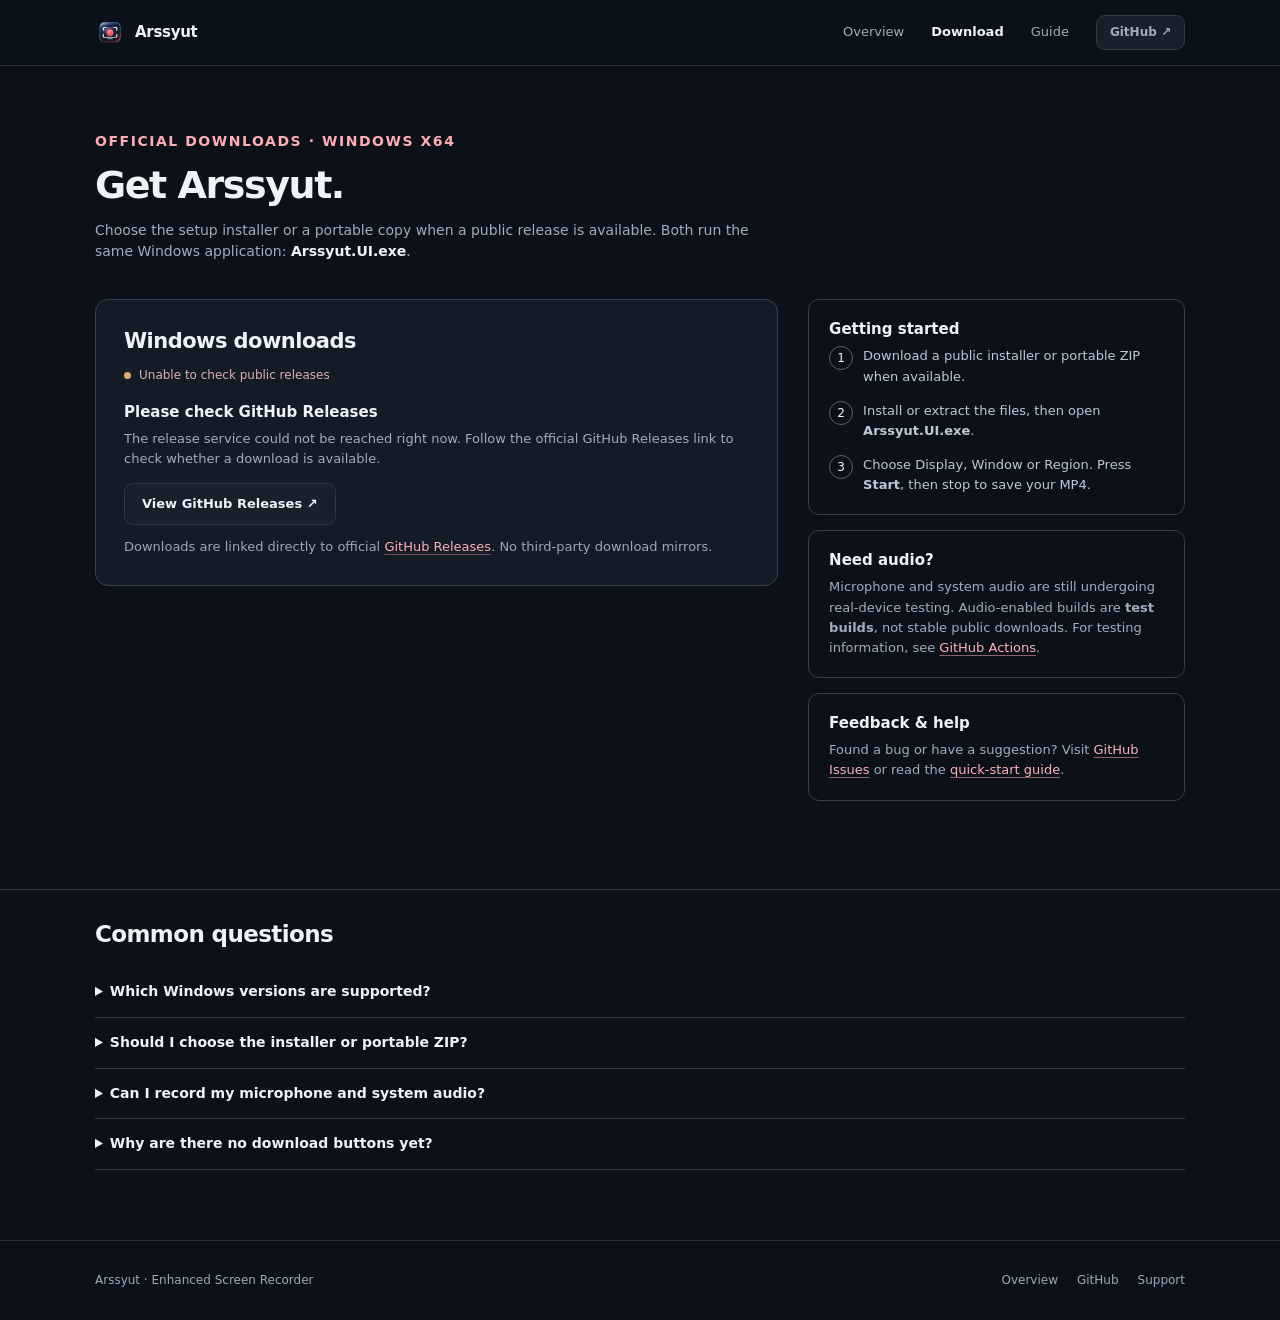
==== download/index.html @ cc1a61e1 "Prepare verified audio release EXEs and sync latest GitHub installer/portable downloads" ====
<!doctype html>
<html lang="en">
<head>
  <meta charset="utf-8">
  <meta name="viewport" content="width=device-width, initial-scale=1">
  <meta name="theme-color" content="#0c1119">
  <meta name="description" content="Download Arssyut for Windows. Check public release availability, choose an installer or portable build, and follow simple installation steps.">
  <meta property="og:title" content="Download Arssyut — Enhanced Screen Recorder">
  <meta property="og:description" content="Official Windows downloads for Arssyut, sourced from GitHub Releases.">
  <meta property="og:type" content="website">
  <meta property="og:image" content="https://masarray.github.io/arssyut/assets/favicon/android-chrome-512x512.png">
  <title>Download Arssyut for Windows</title>
  <link rel="icon" href="../assets/favicon/favicon.ico" sizes="any">
  <link rel="icon" type="image/png" sizes="32x32" href="../assets/favicon/favicon-32x32.png">
  <link rel="icon" type="image/png" sizes="16x16" href="../assets/favicon/favicon-16x16.png">
  <link rel="apple-touch-icon" href="../assets/favicon/apple-touch-icon.png">
  <link rel="manifest" href="../assets/favicon/site.webmanifest">
  <link rel="stylesheet" href="../assets/site.css">
  <script defer src="../assets/releases.js"></script>
</head>
<body>
  <a class="sr-only" href="#main">Skip to content</a>
  <header class="site-header">
    <div class="wrap topbar">
      <a class="identity" href="../" aria-label="Arssyut home">
        <img src="../assets/favicon/android-chrome-192x192.png" width="30" height="30" alt=""><span>Arssyut</span>
      </a>
      <nav class="nav" aria-label="Main navigation">
        <a href="../">Overview</a>
        <a href="./" aria-current="page">Download</a>
        <a class="docs-link" href="https://github.com/masarray/arssyut#readme">Guide</a>
        <a class="button subtle" href="https://github.com/masarray/arssyut">GitHub ↗</a>
      </nav>
    </div>
  </header>
  <main id="main">
    <div class="wrap page-intro">
      <p class="eyebrow">Official downloads · Windows x64</p>
      <h1>Get Arssyut.</h1>
      <p>Choose the setup installer or a portable copy when a public release is available. Both run the same Windows application: <strong style="color:#eef3f8;font-weight:600">Arssyut.UI.exe</strong>.</p>
    </div>
    <section class="wrap download-layout" aria-label="Windows download options">
      <div class="download-panel">
        <h2>Windows downloads</h2>
        <div class="release-state" id="release-state" role="status" aria-live="polite"><span class="status-dot" id="release-dot"></span><span id="release-status">Checking official releases…</span></div>
        <p class="release-meta" id="release-version" hidden></p>
        <div id="release-assets" hidden>
          <div class="release-row" id="installer-row" hidden>
            <div><h3>Setup installer</h3><p>Install Arssyut and create a Start menu shortcut.</p></div>
            <a class="button primary" id="installer-link" href="https://github.com/masarray/arssyut/releases" rel="noopener noreferrer">Download installer ↗</a>
          </div>
          <div class="release-row" id="portable-row" hidden>
            <div><h3>Portable ZIP</h3><p>Extract the ZIP, then double-click <strong>Arssyut.UI.exe</strong>. No Command Prompt needed.</p></div>
            <a class="button subtle" id="portable-link" href="https://github.com/masarray/arssyut/releases" rel="noopener noreferrer">Download ZIP ↗</a>
          </div>
        </div>
        <div id="no-release">
          <h3>Public release coming soon</h3>
          <p>There is no published Windows download yet. We are validating the Windows recorder before publishing the first release. This page will show the installer and portable downloads automatically once they are officially published.</p>
          <a class="button subtle" href="https://github.com/masarray/arssyut/releases">View GitHub Releases ↗</a>
        </div>
        <p class="fineprint">Downloads are linked directly to official <a class="text-link" href="https://github.com/masarray/arssyut/releases">GitHub Releases</a>. No third-party download mirrors.</p>
      </div>
      <aside class="side-info" aria-label="Download help">
        <div class="hint">
          <h3>Getting started</h3>
          <div class="steps">
            <div class="step">Download a public installer or portable ZIP when available.</div>
            <div class="step">Install or extract the files, then open <strong>Arssyut.UI.exe</strong>.</div>
            <div class="step">Choose Display, Window or Region. Press <strong>Start</strong>, then stop to save your MP4.</div>
          </div>
        </div>
        <div class="hint">
          <h3>Need audio?</h3>
          <p>Microphone and system audio are still undergoing real-device testing. Audio-enabled builds are <strong>test builds</strong>, not stable public downloads. For testing information, see <a href="https://github.com/masarray/arssyut/actions">GitHub Actions</a>.</p>
        </div>
        <div class="hint">
          <h3>Feedback &amp; help</h3>
          <p>Found a bug or have a suggestion? Visit <a href="https://github.com/masarray/arssyut/issues">GitHub Issues</a> or read the <a href="https://github.com/masarray/arssyut#readme">quick-start guide</a>.</p>
        </div>
      </aside>
    </section>
    <section class="faq">
      <div class="wrap">
        <h2>Common questions</h2>
        <details><summary>Which Windows versions are supported?</summary><p>Arssyut is built for Windows x64 and is being tested on Windows 10 and Windows 11. Hardware and Windows graphics capabilities can affect capture support.</p></details>
        <details><summary>Should I choose the installer or portable ZIP?</summary><p>Choose the installer if you want Start menu integration. Choose the portable ZIP if you prefer to extract and run the app yourself. Both point to the official project releases when published.</p></details>
        <details><summary>Can I record my microphone and system audio?</summary><p>Those features exist in a separate audio-enabled testing build, but have not yet completed public release acceptance. We will not label them stable before real-device validation is complete.</p></details>
        <details><summary>Why are there no download buttons yet?</summary><p>We display official published GitHub Release files only. Preview releases are clearly labeled, while internal CI artifacts and drafts are never presented as public downloads.</p></details>
      </div>
    </section>
  </main>
  <footer class="site-footer">
    <div class="wrap footer-inner"><span>Arssyut · Enhanced Screen Recorder</span><div class="footer-links"><a href="../">Overview</a><a href="https://github.com/masarray/arssyut">GitHub</a><a href="https://github.com/masarray/arssyut/issues">Support</a></div></div>
  </footer>
</body>
</html>
---- assets/site.css ----
/* Arssyut public website • lightweight, dependency-free, accessible. */
:root{color-scheme:dark;--bg:#0c1119;--bg2:#101720;--panel:#151d29;--panel2:#1b2431;--line:#303b4a;--muted:#a0adbf;--text:#eef3f8;--accent:#ff5364;--accent-hover:#ff7180;--mint:#51d0a2;--max:1090px;font:400 15px/1.55 system-ui,-apple-system,"Segoe UI",Arial,sans-serif}
*,*::before,*::after{box-sizing:border-box}html{scroll-behavior:smooth}body{margin:0;min-width:280px;background:var(--bg);color:var(--text)}
a{color:inherit;text-decoration:none}button{font:inherit}svg,img{max-width:100%}img{height:auto}
:focus-visible{outline:2px solid #ffa4ad;outline-offset:4px}
.wrap{width:min(calc(100% - 44px),var(--max));margin-inline:auto}
.sr-only{position:absolute;width:1px;height:1px;padding:0;margin:-1px;overflow:hidden;clip:rect(0,0,0,0);white-space:nowrap;border:0}
.site-header{border-bottom:1px solid #27313f;background:rgba(12,17,25,.94);position:sticky;top:0;z-index:5;backdrop-filter:blur(16px)}
.topbar{display:flex;justify-content:space-between;align-items:center;gap:20px;min-height:65px}
.identity{display:inline-flex;align-items:center;gap:10px;font-size:15px;font-weight:650;letter-spacing:-.02em;white-space:nowrap}.identity img{width:30px;height:30px;object-fit:contain}
.nav{display:flex;gap:27px;align-items:center;font-size:13px;color:var(--muted)}.nav a:hover,.nav a[aria-current="page"]{color:var(--text)}.nav a[aria-current="page"]{font-weight:600}
.button{display:inline-flex;justify-content:center;align-items:center;gap:9px;border-radius:9px;padding:10px 17px;font-size:13px;font-weight:610;min-height:42px;border:1px solid var(--line);transition:background .15s ease,border-color .15s ease,color .15s ease;white-space:nowrap}
.button:hover{border-color:#667487;background:#222d3b}.button.primary{background:var(--accent);border-color:var(--accent);color:#19171b}.button.primary:hover{background:var(--accent-hover)}.button.subtle{background:#17202b}.button.disabled{background:#1b2430;color:#919dad;cursor:not-allowed;opacity:.75}
.site-header .button{padding:7px 13px;min-height:34px;font-size:12px}
.eyebrow{font-size:11px;font-weight:650;letter-spacing:.11em;text-transform:uppercase;color:#ffacb5}
h1,h2,h3,p{margin-top:0}h1{font-weight:650;letter-spacing:-.038em;line-height:1.16;font-size:clamp(30px,3.6vw,44px)}h2{font-weight:620;letter-spacing:-.026em;font-size:clamp(21px,2.3vw,29px);line-height:1.25}h3{font-size:15px;line-height:1.35;font-weight:630}
p{color:var(--muted)}.lead{font-size:15px;line-height:1.75;max-width:520px}
.hero{background:radial-gradient(ellipse 55% 68% at 73% 18%,#1f293c 0,transparent 87%);padding:83px 0 77px}
.hero-grid{display:grid;grid-template-columns:minmax(0,.87fr) minmax(0,1.13fr);align-items:center;gap:48px}
.hero h1{max-width:470px;margin:15px 0 20px}.hero .lead{margin-bottom:28px}.hero-actions{display:flex;gap:11px;flex-wrap:wrap}.hero-under{margin:16px 0 0;font-size:12px;color:#9cabbc}
.mock{background:#0e131b;border:1px solid #3a4554;border-radius:15px;box-shadow:0 28px 65px rgba(0,0,0,.25),0 0 0 5px rgba(255,255,255,.015);overflow:hidden;min-height:307px}
.mock-top{height:42px;display:flex;align-items:center;justify-content:space-between;padding:0 15px;border-bottom:1px solid #263240;font-size:11px;font-weight:650}.mock-brand{display:flex;gap:8px;align-items:center}.mock-brand img{width:17px;height:17px}.mock-top-right{color:#8493a6;font-size:12px}
.mock-content{display:grid;grid-template-columns:1.23fr 1fr .64fr;gap:9px;padding:13px}.mock-block{border:1px solid #303b4b;background:#111721;border-radius:10px;min-height:205px;padding:12px 11px}
.mock-caption{display:block;color:#8192a8;font-size:10px;margin-bottom:13px}.mock-tiles{display:grid;grid-template-columns:repeat(3,minmax(0,1fr));gap:5px}.mock-tile{border:1px solid #384354;border-radius:7px;text-align:center;padding:13px 2px;font-size:9px;color:#b9c5d2}.mock-tile.current{background:var(--accent);border-color:var(--accent);color:#fff}
.mock-monitor{width:24px;height:16px;border:2px solid currentColor;border-radius:2px;margin:0 auto 9px;position:relative}.mock-monitor::after{content:"";position:absolute;width:9px;height:5px;border-bottom:2px solid currentColor;left:6px;bottom:-7px}.mock-window{width:24px;height:20px;border:2px solid currentColor;border-radius:3px;margin:0 auto 6px;box-shadow:inset 0 5px 0 #374355}.mock-region{width:23px;height:20px;border:2px dashed currentColor;margin:0 auto 6px;border-radius:2px}
.mock-select{font-size:10px;color:#e6ecf4;border:1px solid #3b4554;border-radius:6px;padding:8px 7px;margin-top:27px;white-space:nowrap;overflow:hidden;text-overflow:ellipsis}.mock-source{display:flex;justify-content:space-between;font-size:10px;align-items:center;margin-top:13px;color:#e7ebf4}.mock-switch{width:26px;height:13px;border-radius:12px;background:#293441;border:1px solid #637083;position:relative}.mock-switch:after{content:"";position:absolute;width:7px;height:7px;border-radius:50%;background:#7d8b9c;left:3px;top:2px}
.mock-meter{margin:9px 0 20px;background:#2a3442;height:4px;border-radius:4px}.mock-meter:after{content:"";display:block;width:62%;height:100%;border-radius:4px;background:#4ccfa4}.mock-meter.alt:after{width:32%}
.mock-record{width:60px;height:60px;border:3px solid #ff6979;background:var(--accent);border-radius:50%;display:grid;place-items:center;margin:30px auto 8px}.mock-record:after{content:"";width:21px;height:21px;border:2px solid #fff;border-radius:50%}.mock-record-caption{text-align:center;font-weight:650;font-size:11px}.mock-footer{border-top:1px solid #283341;padding:8px 15px;color:#57d5a5;font-size:10px}
.mini-facts{border-block:1px solid #293442;background:#0f1620}.facts{display:grid;grid-template-columns:repeat(3,minmax(0,1fr));gap:24px;padding:19px 0}.fact{font-size:12px;color:#aab8c9}.fact strong{display:block;font-size:13px;color:#edf2f8;font-weight:620;margin-bottom:1px}
.section{padding:76px 0}.section-head{max-width:630px;margin-bottom:27px}.section-head .eyebrow{margin-bottom:8px}.section-head h2{margin-bottom:10px}.section-head p{font-size:14px;margin:0}
.feature-grid{display:grid;grid-template-columns:repeat(3,minmax(0,1fr));gap:0;border-top:1px solid var(--line)}.feature{padding:27px 30px 17px 0;border-bottom:1px solid var(--line)}.feature:nth-child(3n+2),.feature:nth-child(3n){padding-left:22px}.feature h3{margin:0 0 7px}.feature p{font-size:13px;line-height:1.7;margin:0}.feature-number{font-size:11px;color:#ff929e;display:block;margin-bottom:12px}
.band{background:#141d29;border-block:1px solid #313c4b}.band-inner{display:flex;justify-content:space-between;align-items:center;gap:26px;padding:33px 0}.band h2{margin:0 0 6px;font-size:22px}.band p{font-size:13px;margin:0}
.site-footer{border-top:1px solid #273240;padding:30px 0;color:#9ba9ba;font-size:12px}.footer-inner{display:flex;justify-content:space-between;flex-wrap:wrap;gap:12px}.footer-links{display:flex;gap:19px;flex-wrap:wrap}.footer-links a:hover{color:#fff}
.page-intro{padding:65px 0 27px}.page-intro h1{font-size:clamp(28px,3vw,38px);margin:10px 0 13px}.page-intro p{font-size:14px;max-width:690px;margin:0}
.download-layout{display:grid;grid-template-columns:minmax(0,1.45fr) minmax(265px,.8fr);gap:30px;align-items:start;padding:9px 0 73px}
.download-panel{background:#131b26;border:1px solid #354150;border-radius:13px;padding:28px}.download-panel h2{font-size:21px;margin:0 0 12px}.download-panel h3{margin:0 0 7px}.download-panel p{font-size:13px}.release-state{font-size:12px;color:#e0aeb4;margin-bottom:17px;display:flex;align-items:center;gap:8px}.status-dot{width:7px;height:7px;border-radius:50%;background:#e4aa67;display:inline-block}.status-dot.available{background:var(--mint)}
.release-row{display:grid;grid-template-columns:1fr auto;gap:15px;border-top:1px solid #354050;padding:17px 0;align-items:center}.release-row h3{margin:0 0 4px;font-size:14px}.release-row p{font-size:12px;margin:0}.release-row .button{padding:8px 12px;min-height:37px}.release-row:last-child{padding-bottom:0}
.hint{border:1px solid #333f4f;border-radius:11px;padding:19px 20px;margin:0 0 15px}.hint h3{margin:0 0 7px}.hint p{margin:0;font-size:13px}.hint a{color:#ffb0b9;text-decoration:underline;text-decoration-color:#8c626c;text-underline-offset:3px}
.steps{counter-reset:step;display:grid;gap:14px}.step{padding-left:34px;position:relative;color:#bdc9d7;font-size:13px}.step::before{counter-increment:step;content:counter(step);position:absolute;top:0;left:0;width:24px;height:24px;border:1px solid #536074;border-radius:50%;text-align:center;line-height:22px;color:#f2f5f7;font-size:12px}
.faq{border-top:1px solid var(--line);padding:30px 0 70px}.faq h2{font-size:23px}.faq details{border-bottom:1px solid var(--line);padding:14px 0}.faq summary{cursor:pointer;font-weight:590;font-size:14px}.faq details p{font-size:13px;max-width:800px;margin:10px 0 3px}
.release-meta{font-size:12px;color:#a4b1c0;margin-bottom:8px}.fineprint{font-size:12px;color:#9aa8ba;margin:12px 0 0}.text-link{color:#ffb0ba;text-decoration:underline;text-decoration-color:#75515b;text-underline-offset:3px}
@media(max-width:900px){.hero-grid{grid-template-columns:1fr;gap:32px}.hero{padding-top:57px}.hero-copy{max-width:650px}.mock{max-width:650px}.download-layout{grid-template-columns:1fr}.side-info{display:grid;grid-template-columns:repeat(2,1fr);gap:12px}.side-info .hint{margin:0}}
@media(max-width:620px){.wrap{width:min(calc(100% - 30px),var(--max))}.topbar{min-height:61px}.nav{gap:13px;font-size:12px}.nav a.docs-link{display:none}.site-header .button{font-size:11px;padding:6px 10px}.hero{padding:47px 0 50px}.hero h1{font-size:32px}.lead{font-size:14px}.mock-content{grid-template-columns:1.2fr 1fr;gap:7px;padding:9px}.mock-record-side{grid-column:1/-1;min-height:78px}.mock-record{width:34px;height:34px;margin:0 auto 4px;border-width:2px}.mock-record:after{width:12px;height:12px}.mock-record-side .mock-caption{display:none}.mock-block{min-height:190px;padding:10px 8px}.mock-record-side{min-height:65px}.mock-tiles{gap:3px}.mock-tile{padding:12px 1px;font-size:8px}.mock-select{margin-top:17px}.mock-footer{padding:7px 10px}.facts{gap:12px}.fact,.fact strong{font-size:11px}.section{padding:57px 0}.feature-grid{grid-template-columns:1fr 1fr}.feature,.feature:nth-child(3n+2),.feature:nth-child(3n){padding:21px 16px 20px 0}.feature:nth-child(even){padding-left:15px}.band-inner{align-items:flex-start;flex-direction:column}.download-panel{padding:20px}.side-info{grid-template-columns:1fr}.release-row{grid-template-columns:1fr}.release-row .button{width:max-content}.site-footer{padding:24px 0}}
@media(max-width:390px){.feature-grid{grid-template-columns:1fr}.feature,.feature:nth-child(even),.feature:nth-child(3n+2),.feature:nth-child(3n){padding:20px 0}.nav{gap:8px}.identity{gap:6px;font-size:13px}}
@media(prefers-reduced-motion:reduce){html{scroll-behavior:auto}.button{transition:none}}
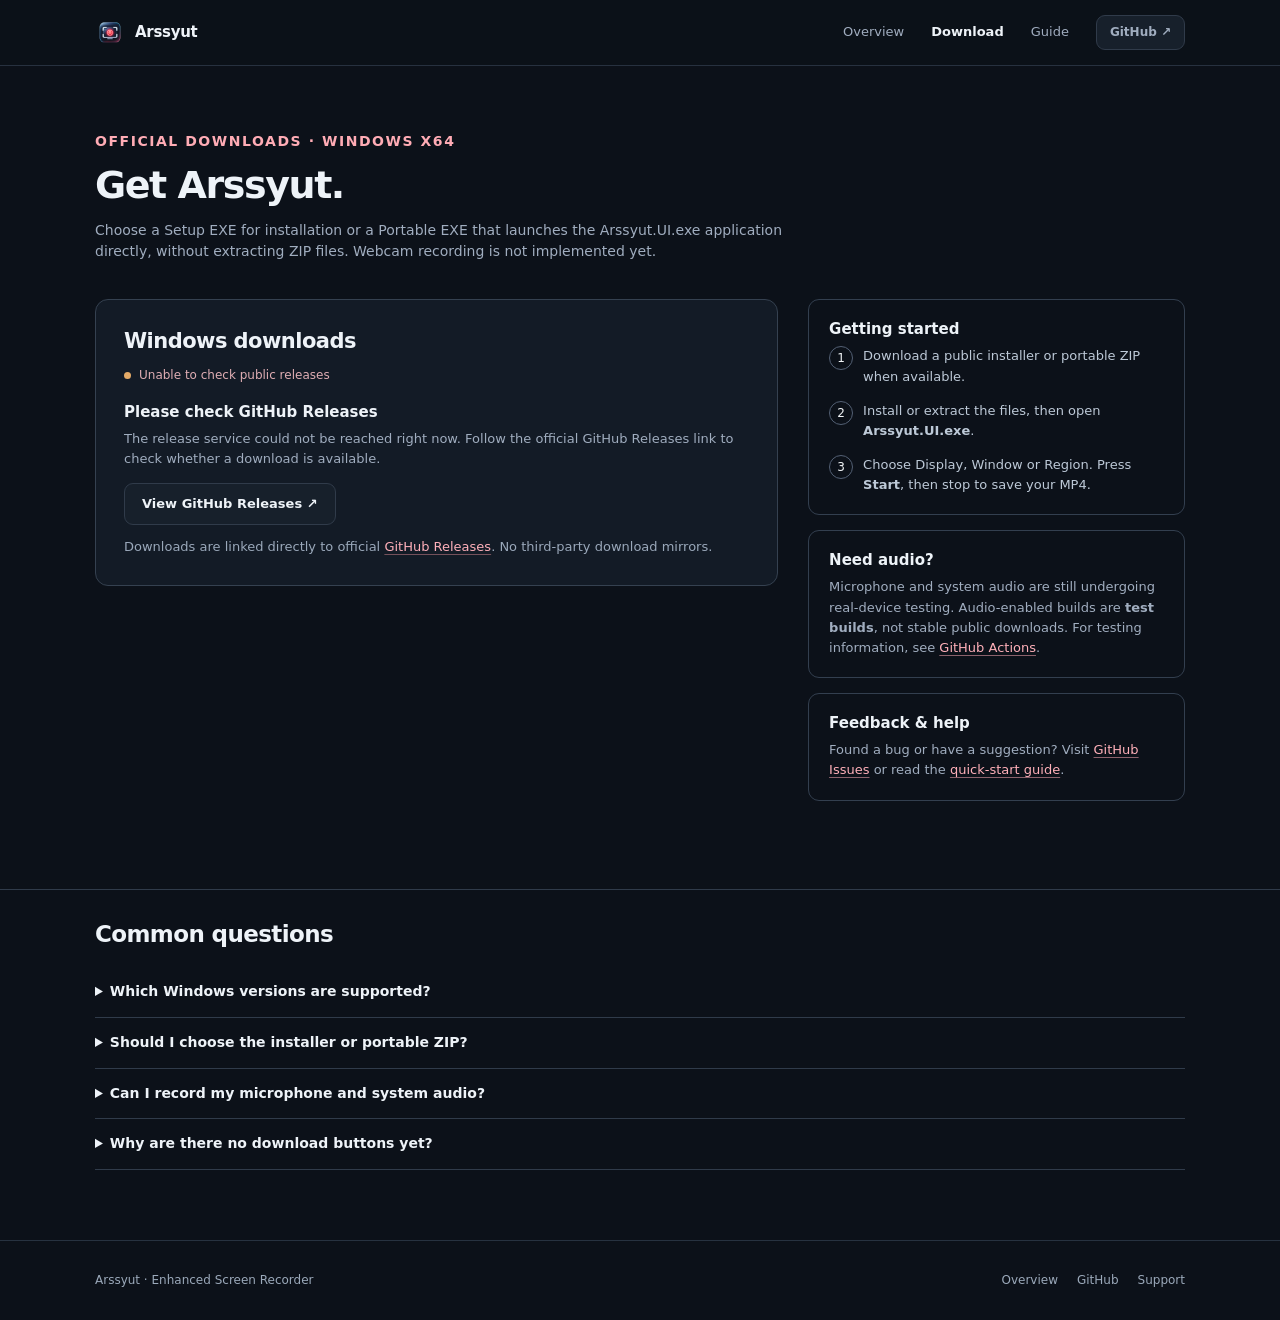
==== commit 35dd81ca: "Correct public audio/webcam feature status and preserve release completion handoff" ====
--- a/download/index.html
+++ b/download/index.html
@@ -37,7 +37,7 @@
     <div class="wrap page-intro">
       <p class="eyebrow">Official downloads · Windows x64</p>
       <h1>Get Arssyut.</h1>
-      <p>Choose the setup installer or a portable copy when a public release is available. Both run the same Windows application: <strong style="color:#eef3f8;font-weight:600">Arssyut.UI.exe</strong>.</p>
+      <p>Choose a Setup EXE for installation or a Portable EXE that launches the Arssyut.UI.exe application directly, without extracting ZIP files. Webcam recording is not implemented yet.</p>
     </div>
     <section class="wrap download-layout" aria-label="Windows download options">
       <div class="download-panel">
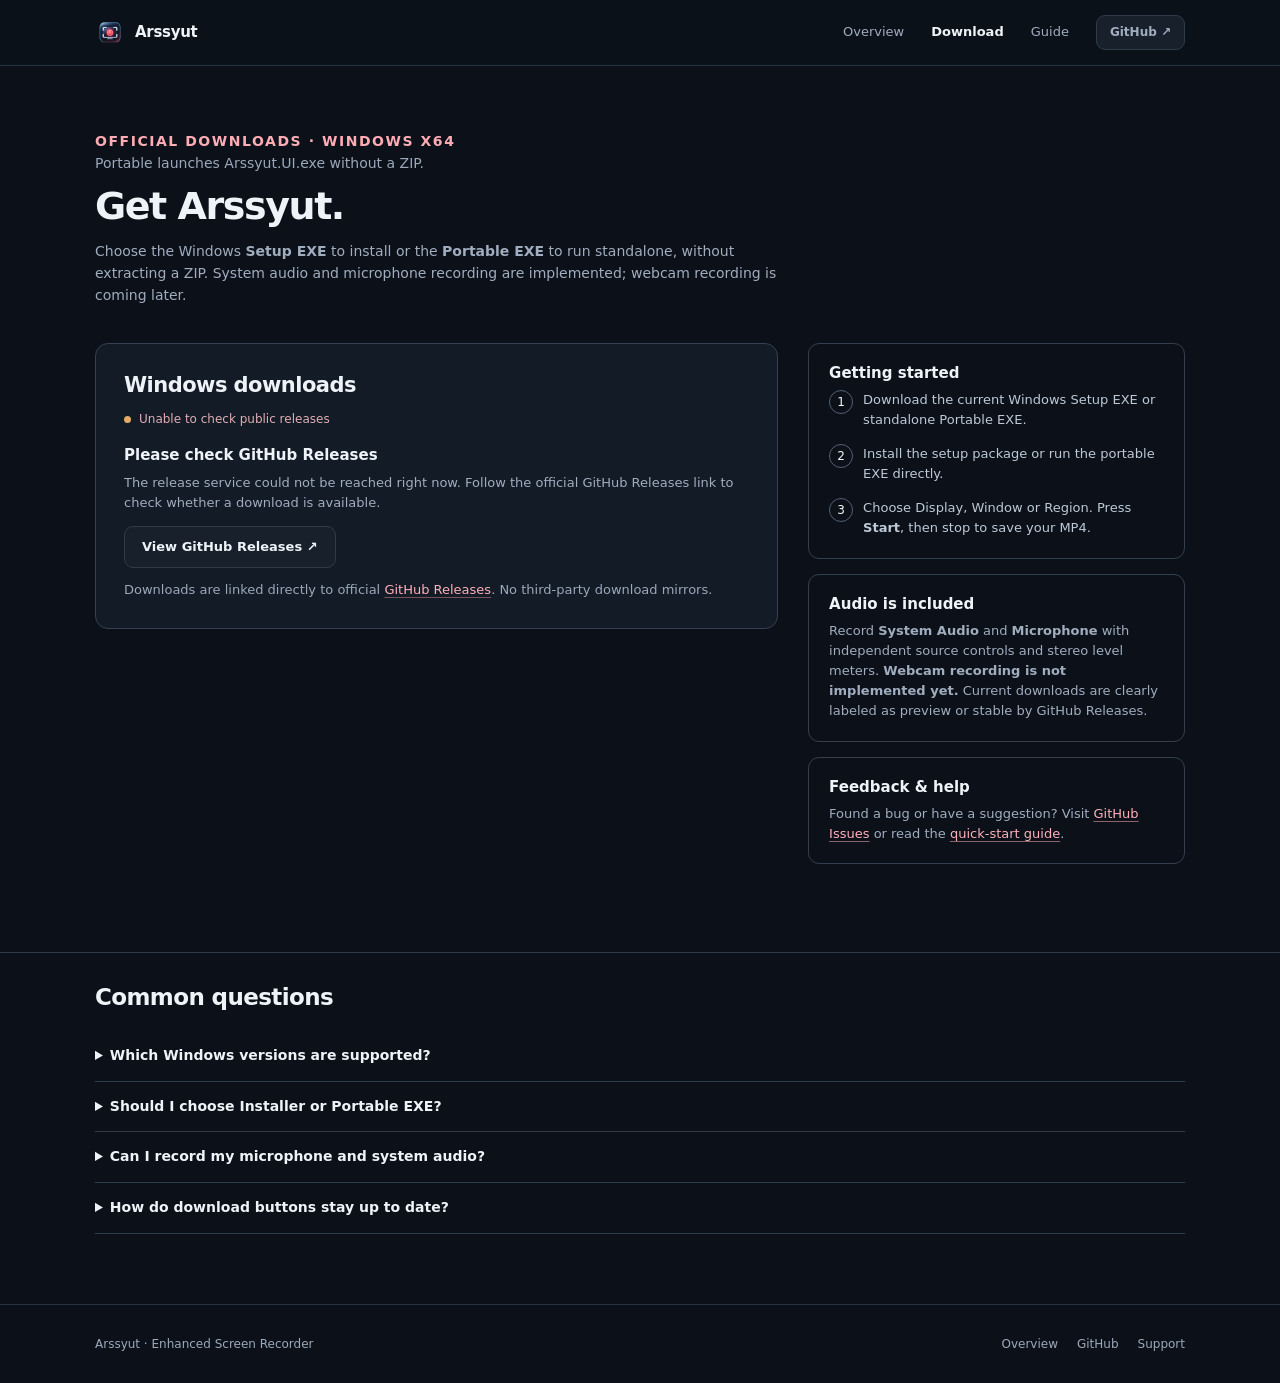
==== commit 96d62927: "Apply complete corrected Download page: audio available, webcam pending, portable EXE" ====
--- a/download/index.html
+++ b/download/index.html
@@ -36,8 +36,9 @@
   <main id="main">
     <div class="wrap page-intro">
       <p class="eyebrow">Official downloads · Windows x64</p>
+      <p class="fineprint">Portable launches Arssyut.UI.exe without a ZIP.</p>
       <h1>Get Arssyut.</h1>
-      <p>Choose a Setup EXE for installation or a Portable EXE that launches the Arssyut.UI.exe application directly, without extracting ZIP files. Webcam recording is not implemented yet.</p>
+      <p>Choose the Windows <strong>Setup EXE</strong> to install or the <strong>Portable EXE</strong> to run standalone, without extracting a ZIP. System audio and microphone recording are implemented; webcam recording is coming later.</p>
     </div>
     <section class="wrap download-layout" aria-label="Windows download options">
       <div class="download-panel">
@@ -50,13 +51,13 @@
             <a class="button primary" id="installer-link" href="https://github.com/masarray/arssyut/releases" rel="noopener noreferrer">Download installer ↗</a>
           </div>
           <div class="release-row" id="portable-row" hidden>
-            <div><h3>Portable ZIP</h3><p>Extract the ZIP, then double-click <strong>Arssyut.UI.exe</strong>. No Command Prompt needed.</p></div>
-            <a class="button subtle" id="portable-link" href="https://github.com/masarray/arssyut/releases" rel="noopener noreferrer">Download ZIP ↗</a>
+            <div><h3>Portable EXE</h3><p>A single standalone Windows executable. Download and run it directly—no ZIP or Command Prompt.</p></div>
+            <a class="button subtle" id="portable-link" href="https://github.com/masarray/arssyut/releases" rel="noopener noreferrer">Download portable EXE ↗</a>
           </div>
         </div>
         <div id="no-release">
-          <h3>Public release coming soon</h3>
-          <p>There is no published Windows download yet. We are validating the Windows recorder before publishing the first release. This page will show the installer and portable downloads automatically once they are officially published.</p>
+          <h3>Checking published Windows downloads</h3>
+          <p>Windows release assets are loaded from GitHub Releases. If the service cannot be reached, use the official GitHub Releases link below.</p>
           <a class="button subtle" href="https://github.com/masarray/arssyut/releases">View GitHub Releases ↗</a>
         </div>
         <p class="fineprint">Downloads are linked directly to official <a class="text-link" href="https://github.com/masarray/arssyut/releases">GitHub Releases</a>. No third-party download mirrors.</p>
@@ -65,14 +66,14 @@
         <div class="hint">
           <h3>Getting started</h3>
           <div class="steps">
-            <div class="step">Download a public installer or portable ZIP when available.</div>
-            <div class="step">Install or extract the files, then open <strong>Arssyut.UI.exe</strong>.</div>
+            <div class="step">Download the current Windows Setup EXE or standalone Portable EXE.</div>
+            <div class="step">Install the setup package or run the portable EXE directly.</div>
             <div class="step">Choose Display, Window or Region. Press <strong>Start</strong>, then stop to save your MP4.</div>
           </div>
         </div>
         <div class="hint">
-          <h3>Need audio?</h3>
-          <p>Microphone and system audio are still undergoing real-device testing. Audio-enabled builds are <strong>test builds</strong>, not stable public downloads. For testing information, see <a href="https://github.com/masarray/arssyut/actions">GitHub Actions</a>.</p>
+          <h3>Audio is included</h3>
+          <p>Record <strong>System Audio</strong> and <strong>Microphone</strong> with independent source controls and stereo level meters. <strong>Webcam recording is not implemented yet.</strong> Current downloads are clearly labeled as preview or stable by GitHub Releases.</p>
         </div>
         <div class="hint">
           <h3>Feedback &amp; help</h3>
@@ -84,9 +85,9 @@
       <div class="wrap">
         <h2>Common questions</h2>
         <details><summary>Which Windows versions are supported?</summary><p>Arssyut is built for Windows x64 and is being tested on Windows 10 and Windows 11. Hardware and Windows graphics capabilities can affect capture support.</p></details>
-        <details><summary>Should I choose the installer or portable ZIP?</summary><p>Choose the installer if you want Start menu integration. Choose the portable ZIP if you prefer to extract and run the app yourself. Both point to the official project releases when published.</p></details>
-        <details><summary>Can I record my microphone and system audio?</summary><p>Those features exist in a separate audio-enabled testing build, but have not yet completed public release acceptance. We will not label them stable before real-device validation is complete.</p></details>
-        <details><summary>Why are there no download buttons yet?</summary><p>We display official published GitHub Release files only. Preview releases are clearly labeled, while internal CI artifacts and drafts are never presented as public downloads.</p></details>
+        <details><summary>Should I choose Installer or Portable EXE?</summary><p>Choose the Setup EXE for Start menu integration, or the standalone Portable EXE to launch without installing. Both must come from the same official GitHub Release.</p></details>
+        <details><summary>Can I record my microphone and system audio?</summary><p>Yes. System audio and microphone recording are implemented in the audio-enabled Windows application, with source toggles and volume/mute controls. Webcam recording is not implemented yet.</p></details>
+        <details><summary>How do download buttons stay up to date?</summary><p>The page reads published GitHub Releases and links to the newest eligible Setup and Portable EXE files. Previews are labeled, and draft releases and internal CI artifacts are never represented as stable downloads.</p></details>
       </div>
     </section>
   </main>
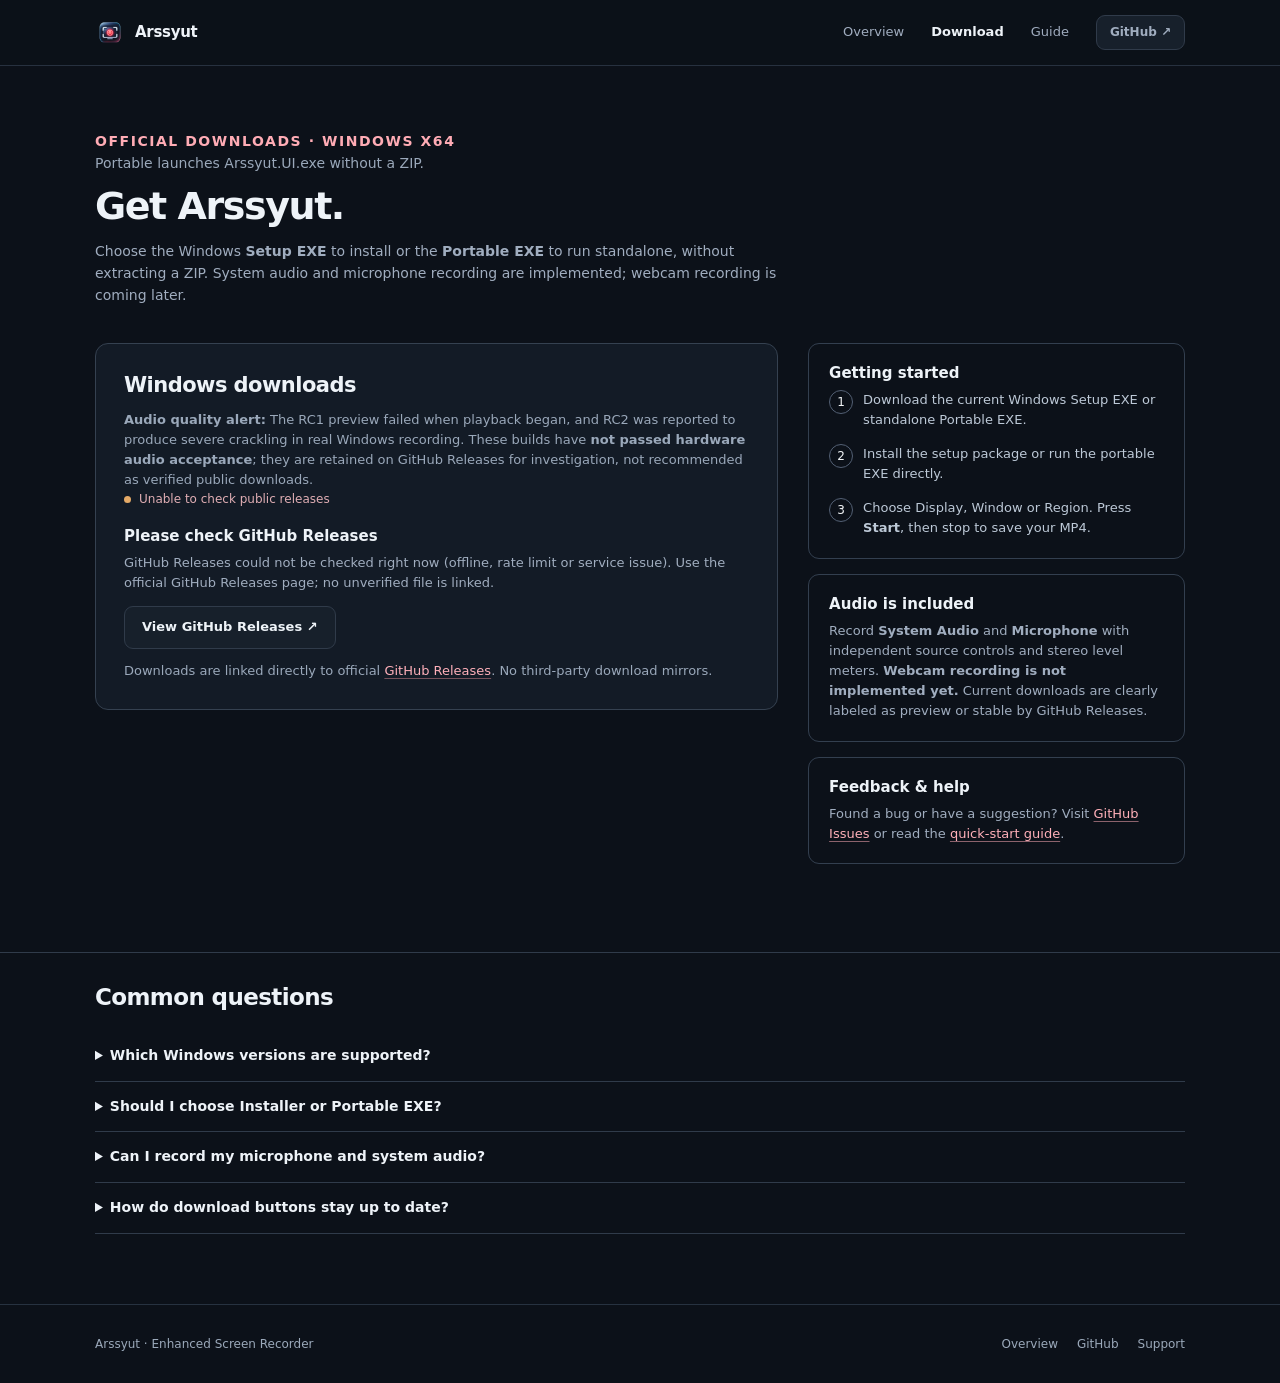
==== commit 181941c4: "Fail closed on unaccepted audio previews; require hardware QA evidence before public EXE links" ====
--- a/download/index.html
+++ b/download/index.html
@@ -43,6 +43,7 @@
     <section class="wrap download-layout" aria-label="Windows download options">
       <div class="download-panel">
         <h2>Windows downloads</h2>
+        <p class="fineprint"><strong>Audio quality alert:</strong> The RC1 preview failed when playback began, and RC2 was reported to produce severe crackling in real Windows recording. These builds have <strong>not passed hardware audio acceptance</strong>; they are retained on GitHub Releases for investigation, not recommended as verified public downloads.</p>
         <div class="release-state" id="release-state" role="status" aria-live="polite"><span class="status-dot" id="release-dot"></span><span id="release-status">Checking official releases…</span></div>
         <p class="release-meta" id="release-version" hidden></p>
         <div id="release-assets" hidden>
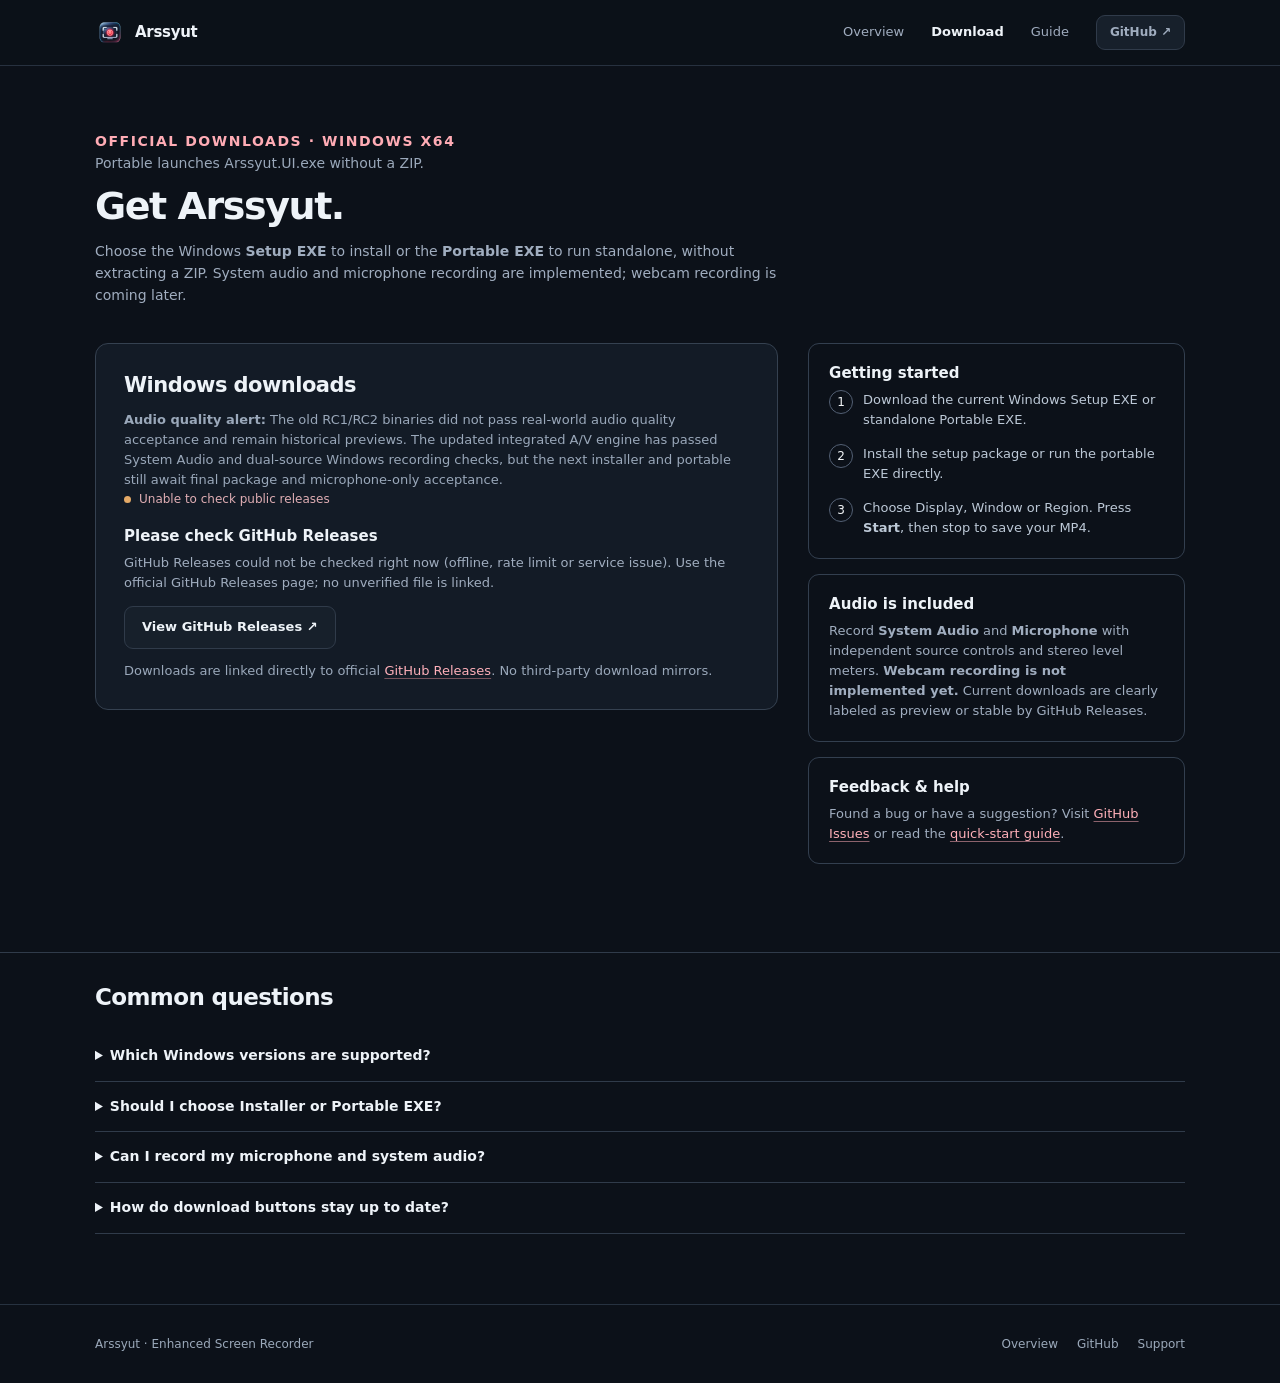
==== commit bfb02f0b: "Prepare release candidate workflow for explicit exact-CI packaging, update public audio readiness" ====
--- a/download/index.html
+++ b/download/index.html
@@ -43,7 +43,7 @@
     <section class="wrap download-layout" aria-label="Windows download options">
       <div class="download-panel">
         <h2>Windows downloads</h2>
-        <p class="fineprint"><strong>Audio quality alert:</strong> The RC1 preview failed when playback began, and RC2 was reported to produce severe crackling in real Windows recording. These builds have <strong>not passed hardware audio acceptance</strong>; they are retained on GitHub Releases for investigation, not recommended as verified public downloads.</p>
+        <p class="fineprint"><strong>Audio quality alert:</strong> The old RC1/RC2 binaries did not pass real-world audio quality acceptance and remain historical previews. The updated integrated A/V engine has passed System Audio and dual-source Windows recording checks, but the next installer and portable still await final package and microphone-only acceptance.</p>
         <div class="release-state" id="release-state" role="status" aria-live="polite"><span class="status-dot" id="release-dot"></span><span id="release-status">Checking official releases…</span></div>
         <p class="release-meta" id="release-version" hidden></p>
         <div id="release-assets" hidden>
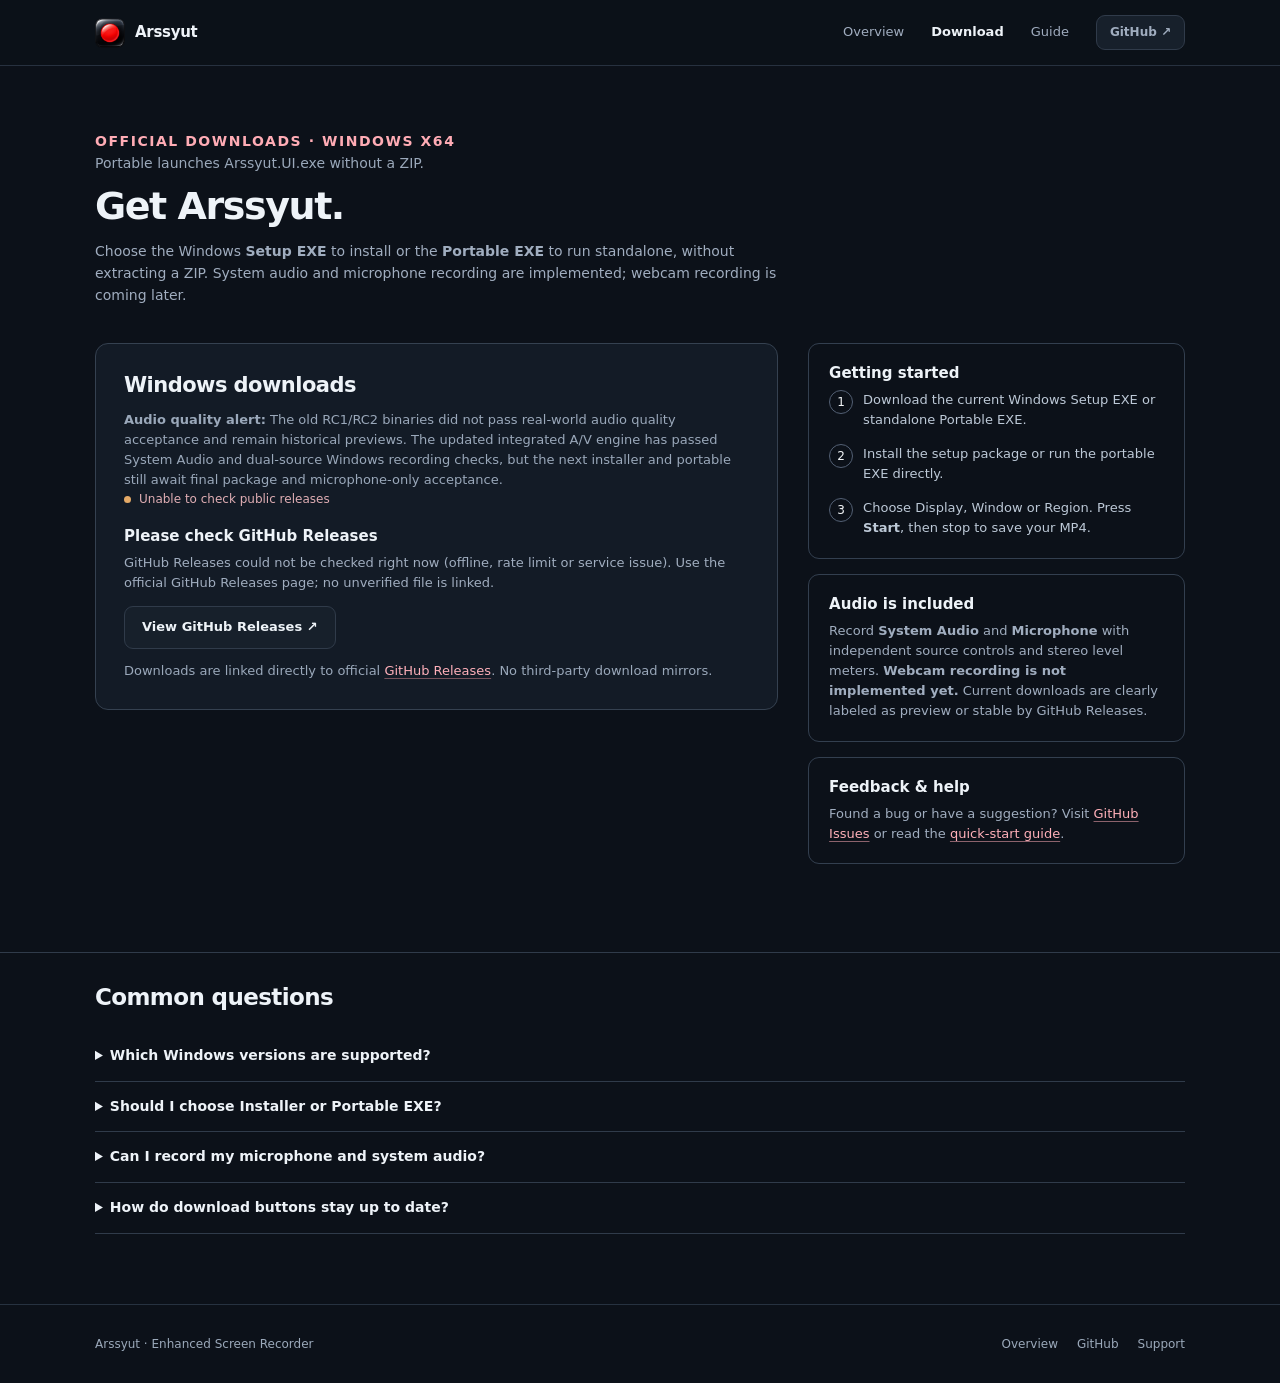
==== commit 5ccb631c: "Use new official Arssyut icon for GUI, installer, README, landing, download and manifest" ====
--- a/download/index.html
+++ b/download/index.html
@@ -8,11 +8,10 @@
   <meta property="og:title" content="Download Arssyut — Enhanced Screen Recorder">
   <meta property="og:description" content="Official Windows downloads for Arssyut, sourced from GitHub Releases.">
   <meta property="og:type" content="website">
-  <meta property="og:image" content="https://masarray.github.io/arssyut/assets/favicon/android-chrome-512x512.png">
+  <meta property="og:image" content="https://masarray.github.io/arssyut/assets/favicon/web-app-manifest-512x512.png">
   <title>Download Arssyut for Windows</title>
   <link rel="icon" href="../assets/favicon/favicon.ico" sizes="any">
-  <link rel="icon" type="image/png" sizes="32x32" href="../assets/favicon/favicon-32x32.png">
-  <link rel="icon" type="image/png" sizes="16x16" href="../assets/favicon/favicon-16x16.png">
+  <link rel="icon" type="image/png" sizes="96x96" href="../assets/favicon/favicon-96x96.png">
   <link rel="apple-touch-icon" href="../assets/favicon/apple-touch-icon.png">
   <link rel="manifest" href="../assets/favicon/site.webmanifest">
   <link rel="stylesheet" href="../assets/site.css">
@@ -23,7 +22,7 @@
   <header class="site-header">
     <div class="wrap topbar">
       <a class="identity" href="../" aria-label="Arssyut home">
-        <img src="../assets/favicon/android-chrome-192x192.png" width="30" height="30" alt=""><span>Arssyut</span>
+        <img src="../assets/favicon/web-app-manifest-192x192.png" width="30" height="30" alt=""><span>Arssyut</span>
       </a>
       <nav class="nav" aria-label="Main navigation">
         <a href="../">Overview</a>
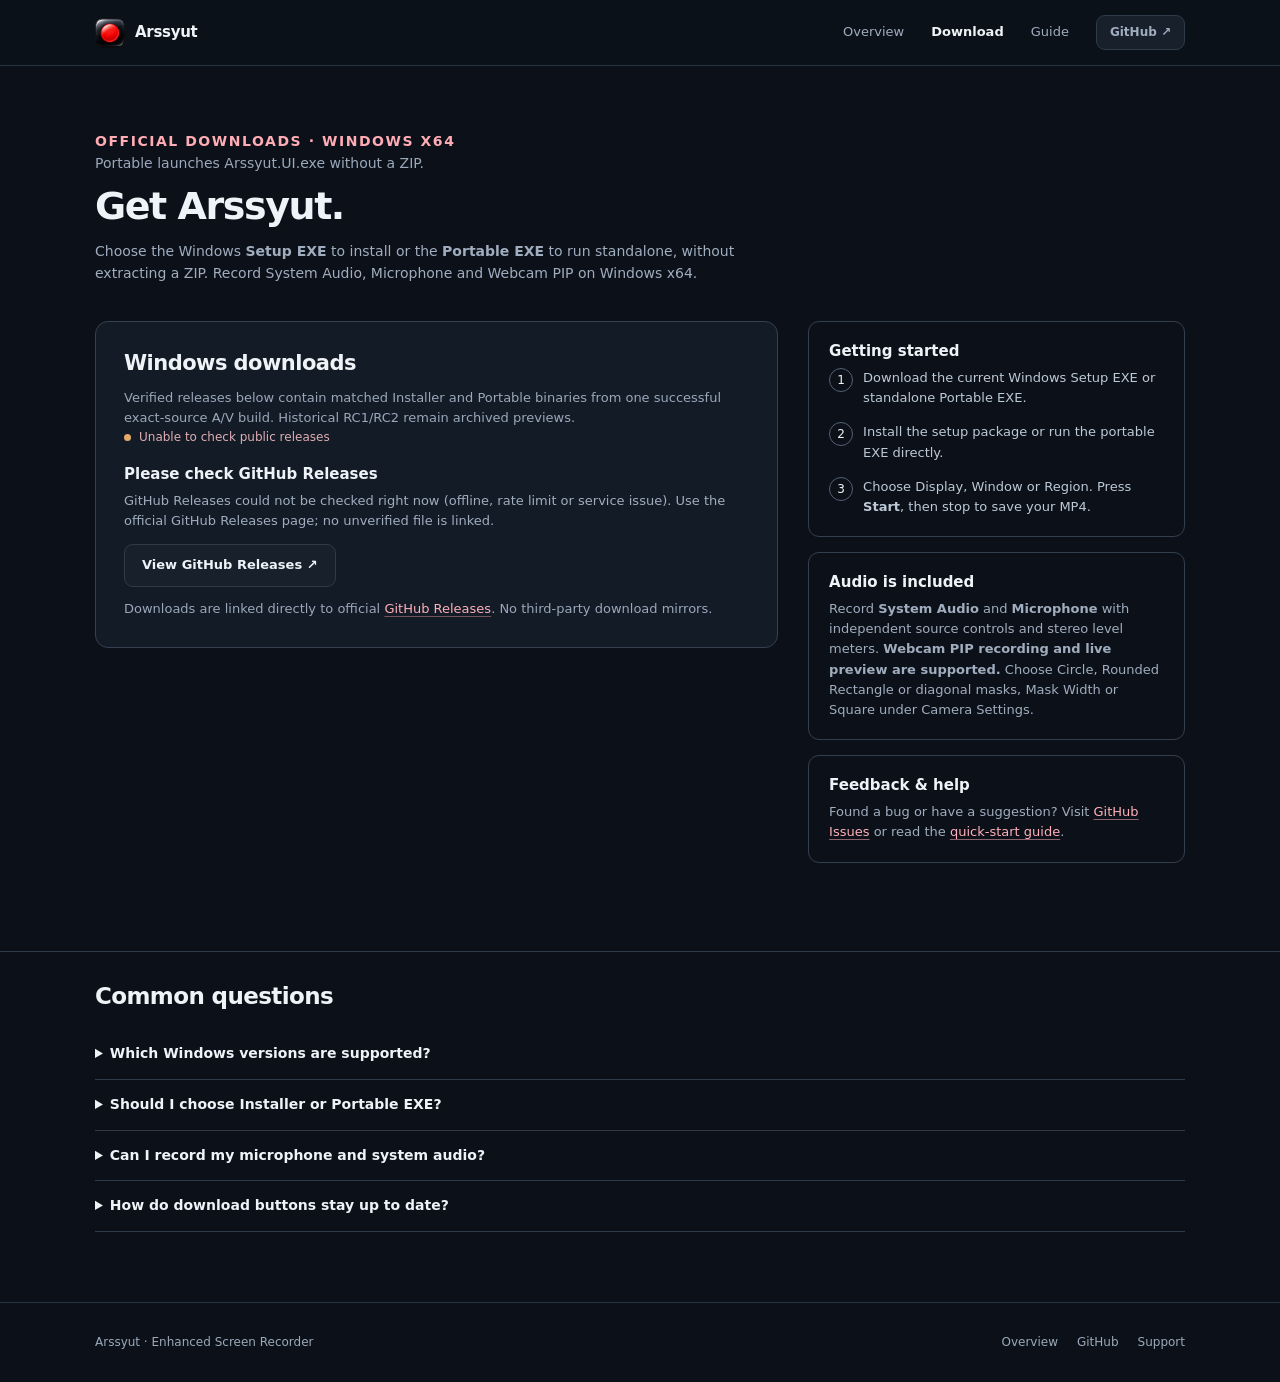
==== commit 0a448c6f: "release: align public website and docs to physically tested webcam and dual A/V; disclose GPL" ====
--- a/download/index.html
+++ b/download/index.html
@@ -37,12 +37,12 @@
       <p class="eyebrow">Official downloads · Windows x64</p>
       <p class="fineprint">Portable launches Arssyut.UI.exe without a ZIP.</p>
       <h1>Get Arssyut.</h1>
-      <p>Choose the Windows <strong>Setup EXE</strong> to install or the <strong>Portable EXE</strong> to run standalone, without extracting a ZIP. System audio and microphone recording are implemented; webcam recording is coming later.</p>
+      <p>Choose the Windows <strong>Setup EXE</strong> to install or the <strong>Portable EXE</strong> to run standalone, without extracting a ZIP. Record System Audio, Microphone and Webcam PIP on Windows x64.</p>
     </div>
     <section class="wrap download-layout" aria-label="Windows download options">
       <div class="download-panel">
         <h2>Windows downloads</h2>
-        <p class="fineprint"><strong>Audio quality alert:</strong> The old RC1/RC2 binaries did not pass real-world audio quality acceptance and remain historical previews. The updated integrated A/V engine has passed System Audio and dual-source Windows recording checks, but the next installer and portable still await final package and microphone-only acceptance.</p>
+        <p class="fineprint">Verified releases below contain matched Installer and Portable binaries from one successful exact-source A/V build. Historical RC1/RC2 remain archived previews.</p>
         <div class="release-state" id="release-state" role="status" aria-live="polite"><span class="status-dot" id="release-dot"></span><span id="release-status">Checking official releases…</span></div>
         <p class="release-meta" id="release-version" hidden></p>
         <div id="release-assets" hidden>
@@ -73,7 +73,7 @@
         </div>
         <div class="hint">
           <h3>Audio is included</h3>
-          <p>Record <strong>System Audio</strong> and <strong>Microphone</strong> with independent source controls and stereo level meters. <strong>Webcam recording is not implemented yet.</strong> Current downloads are clearly labeled as preview or stable by GitHub Releases.</p>
+          <p>Record <strong>System Audio</strong> and <strong>Microphone</strong> with independent source controls and stereo level meters. <strong>Webcam PIP recording and live preview are supported.</strong> Choose Circle, Rounded Rectangle or diagonal masks, Mask Width or Square under Camera Settings.</p>
         </div>
         <div class="hint">
           <h3>Feedback &amp; help</h3>
@@ -86,7 +86,7 @@
         <h2>Common questions</h2>
         <details><summary>Which Windows versions are supported?</summary><p>Arssyut is built for Windows x64 and is being tested on Windows 10 and Windows 11. Hardware and Windows graphics capabilities can affect capture support.</p></details>
         <details><summary>Should I choose Installer or Portable EXE?</summary><p>Choose the Setup EXE for Start menu integration, or the standalone Portable EXE to launch without installing. Both must come from the same official GitHub Release.</p></details>
-        <details><summary>Can I record my microphone and system audio?</summary><p>Yes. System audio and microphone recording are implemented in the audio-enabled Windows application, with source toggles and volume/mute controls. Webcam recording is not implemented yet.</p></details>
+        <details><summary>Can I record my microphone and system audio?</summary><p>Yes. System audio and microphone recording are implemented in the audio-enabled Windows application, with source toggles and volume/mute controls. Webcam recording and Camera PIP are available.</p></details>
         <details><summary>How do download buttons stay up to date?</summary><p>The page reads published GitHub Releases and links to the newest eligible Setup and Portable EXE files. Previews are labeled, and draft releases and internal CI artifacts are never represented as stable downloads.</p></details>
       </div>
     </section>
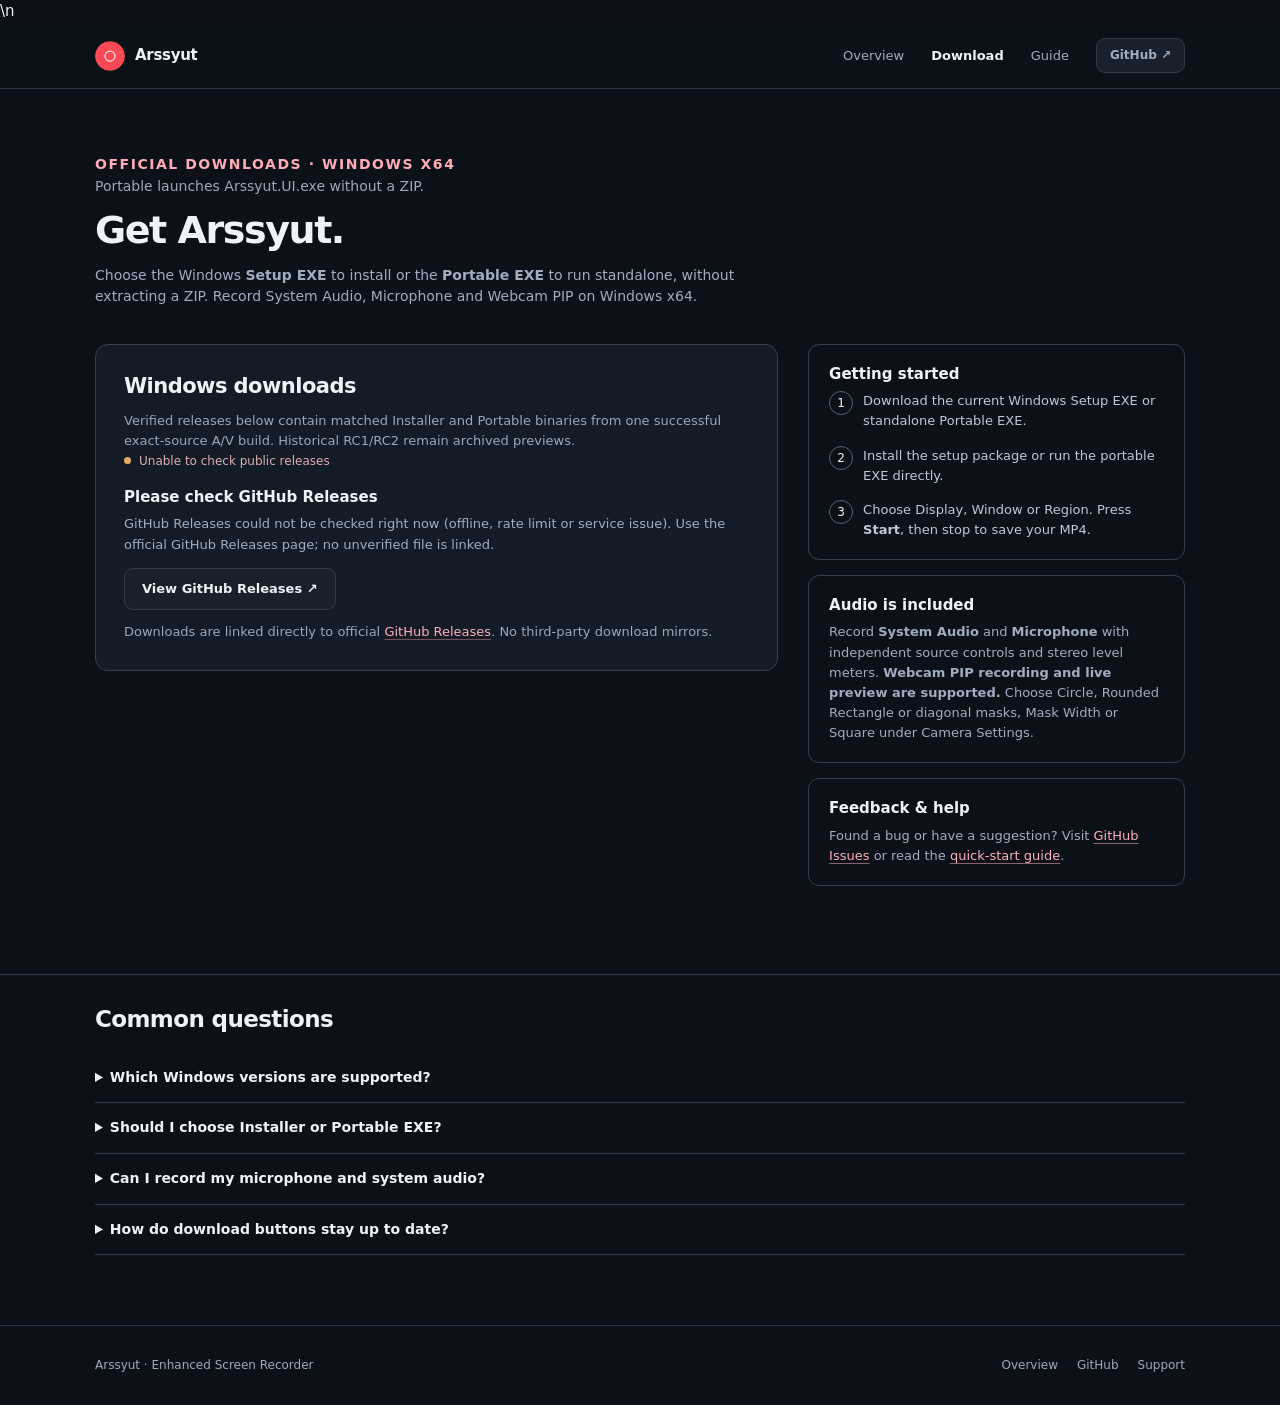
==== commit 1805bb83: "brand(v0.1.1): propagate updated canonical favicon to website, Windows apps and Setup metadata" ====
--- a/download/index.html
+++ b/download/index.html
@@ -3,17 +3,17 @@
 <head>
   <meta charset="utf-8">
   <meta name="viewport" content="width=device-width, initial-scale=1">
-  <meta name="theme-color" content="#0c1119">
+  <meta name="theme-color" content="#0c1119">\n  <meta name="application-name" content="Arssyut">
   <meta name="description" content="Download Arssyut for Windows. Check public release availability, choose an installer or portable build, and follow simple installation steps.">
   <meta property="og:title" content="Download Arssyut — Enhanced Screen Recorder">
   <meta property="og:description" content="Official Windows downloads for Arssyut, sourced from GitHub Releases.">
   <meta property="og:type" content="website">
-  <meta property="og:image" content="https://masarray.github.io/arssyut/assets/favicon/web-app-manifest-512x512.png">
+  <meta property="og:image" content="https://masarray.github.io/arssyut/assets/favicon/web-app-manifest-512x512.png?v=c8f49853">
   <title>Download Arssyut for Windows</title>
-  <link rel="icon" href="../assets/favicon/favicon.ico" sizes="any">
-  <link rel="icon" type="image/png" sizes="96x96" href="../assets/favicon/favicon-96x96.png">
-  <link rel="apple-touch-icon" href="../assets/favicon/apple-touch-icon.png">
-  <link rel="manifest" href="../assets/favicon/site.webmanifest">
+  <link rel="icon" type="image/x-icon" href="../assets/favicon/favicon.ico?v=c8f49853" sizes="any">
+  <link rel="icon" type="image/png" sizes="96x96" href="../assets/favicon/favicon-96x96.png?v=c8f49853">
+  <link rel="apple-touch-icon" href="../assets/favicon/apple-touch-icon.png?v=c8f49853">
+  <link rel="manifest" href="../assets/favicon/site.webmanifest?v=c8f49853">
   <link rel="stylesheet" href="../assets/site.css">
   <script defer src="../assets/releases.js"></script>
 </head>
@@ -22,7 +22,7 @@
   <header class="site-header">
     <div class="wrap topbar">
       <a class="identity" href="../" aria-label="Arssyut home">
-        <img src="../assets/favicon/web-app-manifest-192x192.png" width="30" height="30" alt=""><span>Arssyut</span>
+        <img src="../assets/favicon/web-app-manifest-192x192.png?v=c8f49853" width="30" height="30" alt=""><span>Arssyut</span>
       </a>
       <nav class="nav" aria-label="Main navigation">
         <a href="../">Overview</a>
